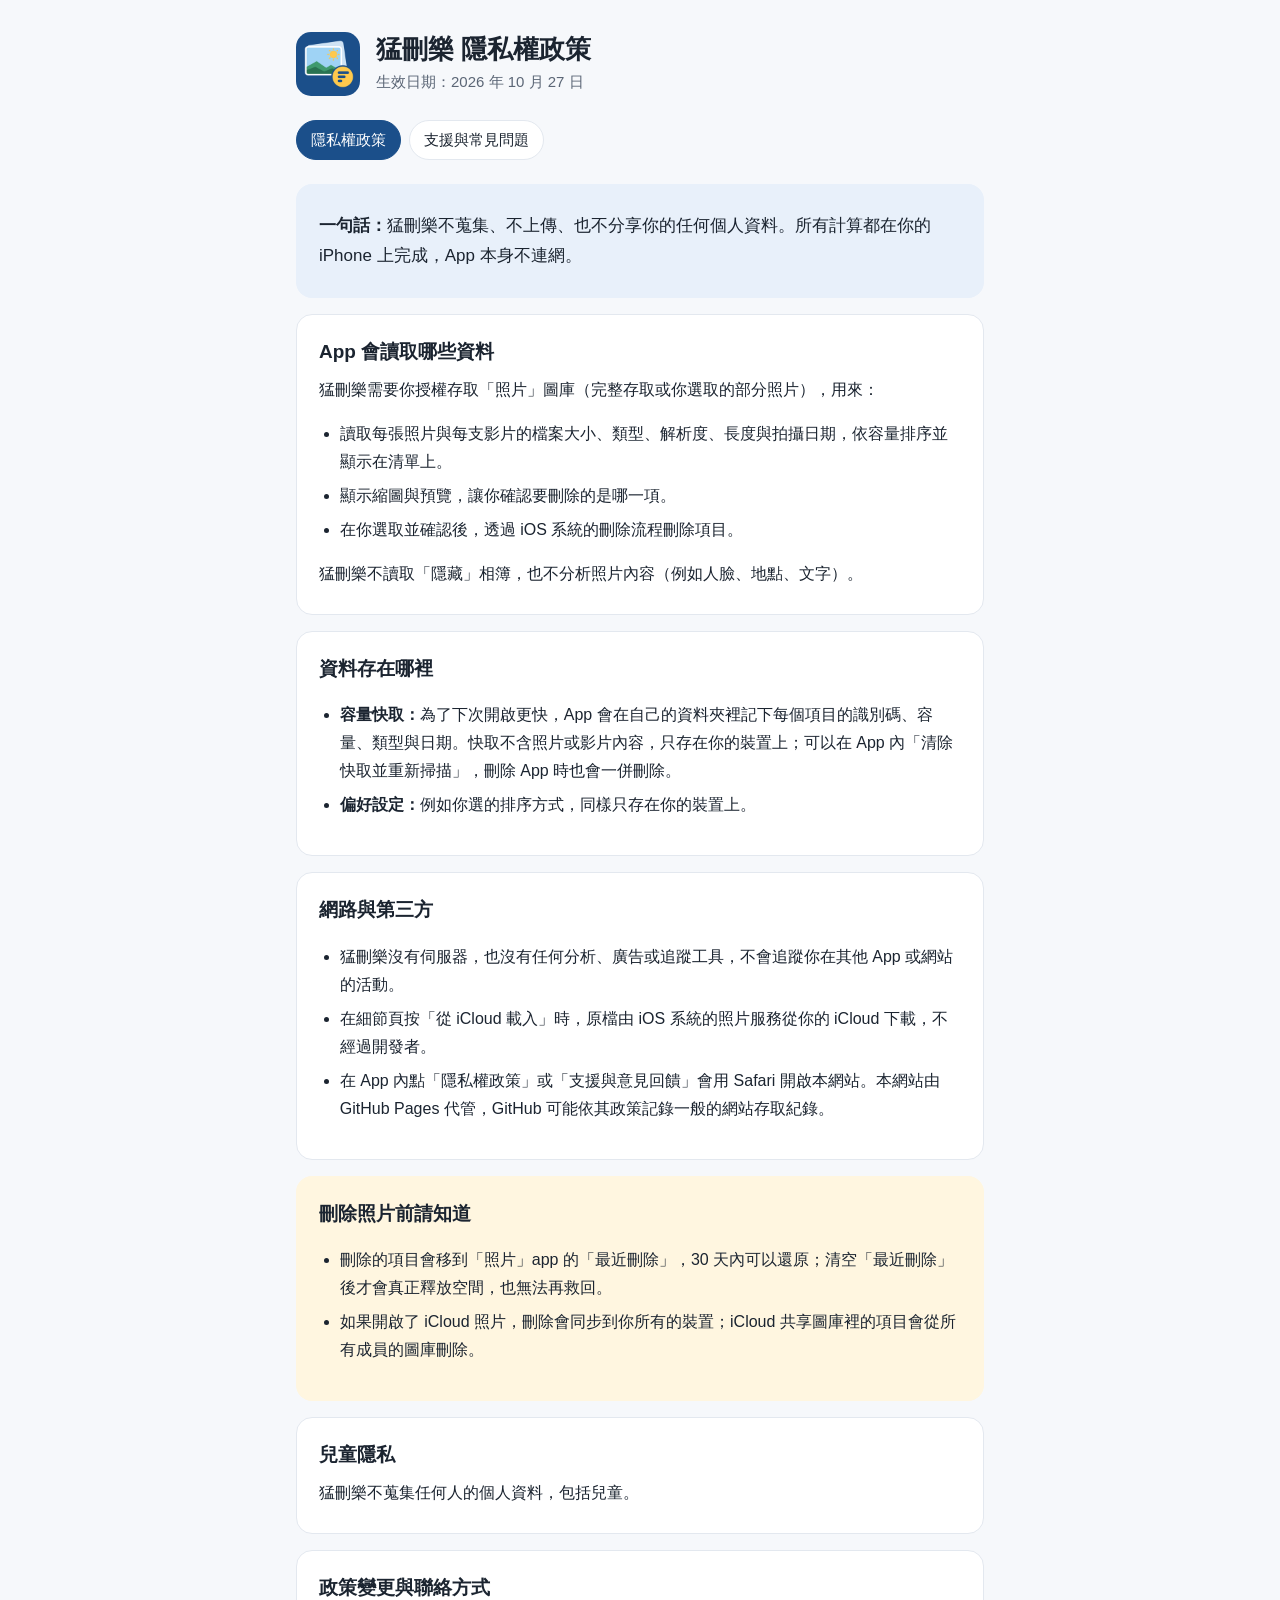
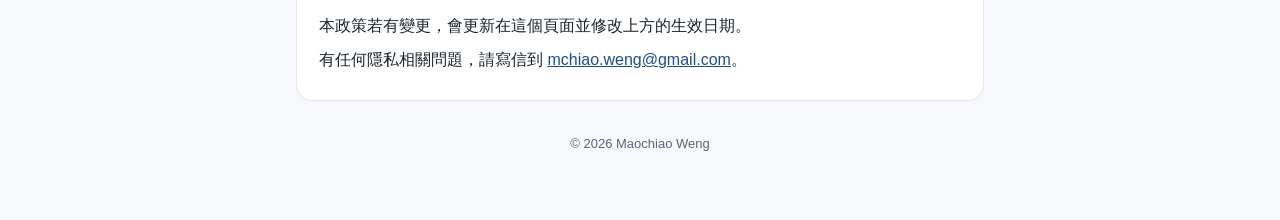
==== privacy.html @ 4bf45d1b "猛刪樂隱私權政策與支援頁 Co-Authored-By: Claude Opus 5.5 <noreply@anthropic.com>" ====
<!doctype html>
<html lang="zh-Hant">
<head>
<meta charset="utf-8">
<meta name="viewport" content="width=device-width, initial-scale=1">
<title>猛刪樂 隱私權政策</title>
<meta name="description" content="猛刪樂不蒐集、不上傳、不分享任何個人資料。">
<link rel="icon" href="icon-192.png">
<link rel="stylesheet" href="style.css">
</head>
<body>
<main>
  <header>
    <img src="icon-192.png" alt="猛刪樂圖示">
    <div>
      <h1>猛刪樂 隱私權政策</h1>
      <p>生效日期：2026 年 10 月 27 日</p>
    </div>
  </header>
  <nav aria-label="頁面">
    <a href="privacy.html" aria-current="page">隱私權政策</a>
    <a href="support.html">支援與常見問題</a>
  </nav>

  <section class="summary">
    <p><strong>一句話：</strong>猛刪樂不蒐集、不上傳、也不分享你的任何個人資料。所有計算都在你的 iPhone 上完成，App 本身不連網。</p>
  </section>

  <section>
    <h2>App 會讀取哪些資料</h2>
    <p>猛刪樂需要你授權存取「照片」圖庫（完整存取或你選取的部分照片），用來：</p>
    <ul>
      <li>讀取每張照片與每支影片的檔案大小、類型、解析度、長度與拍攝日期，依容量排序並顯示在清單上。</li>
      <li>顯示縮圖與預覽，讓你確認要刪除的是哪一項。</li>
      <li>在你選取並確認後，透過 iOS 系統的刪除流程刪除項目。</li>
    </ul>
    <p>猛刪樂不讀取「隱藏」相簿，也不分析照片內容（例如人臉、地點、文字）。</p>
  </section>

  <section>
    <h2>資料存在哪裡</h2>
    <ul>
      <li><strong>容量快取：</strong>為了下次開啟更快，App 會在自己的資料夾裡記下每個項目的識別碼、容量、類型與日期。快取不含照片或影片內容，只存在你的裝置上；可以在 App 內「清除快取並重新掃描」，刪除 App 時也會一併刪除。</li>
      <li><strong>偏好設定：</strong>例如你選的排序方式，同樣只存在你的裝置上。</li>
    </ul>
  </section>

  <section>
    <h2>網路與第三方</h2>
    <ul>
      <li>猛刪樂沒有伺服器，也沒有任何分析、廣告或追蹤工具，不會追蹤你在其他 App 或網站的活動。</li>
      <li>在細節頁按「從 iCloud 載入」時，原檔由 iOS 系統的照片服務從你的 iCloud 下載，不經過開發者。</li>
      <li>在 App 內點「隱私權政策」或「支援與意見回饋」會用 Safari 開啟本網站。本網站由 GitHub Pages 代管，GitHub 可能依其政策記錄一般的網站存取紀錄。</li>
    </ul>
  </section>

  <section class="note">
    <h2>刪除照片前請知道</h2>
    <ul>
      <li>刪除的項目會移到「照片」app 的「最近刪除」，30 天內可以還原；清空「最近刪除」後才會真正釋放空間，也無法再救回。</li>
      <li>如果開啟了 iCloud 照片，刪除會同步到你所有的裝置；iCloud 共享圖庫裡的項目會從所有成員的圖庫刪除。</li>
    </ul>
  </section>

  <section>
    <h2>兒童隱私</h2>
    <p>猛刪樂不蒐集任何人的個人資料，包括兒童。</p>
  </section>

  <section>
    <h2>政策變更與聯絡方式</h2>
    <p>本政策若有變更，會更新在這個頁面並修改上方的生效日期。</p>
    <p>有任何隱私相關問題，請寫信到 <a href="mailto:mchiao.weng@gmail.com">mchiao.weng@gmail.com</a>。</p>
  </section>

  <footer>© 2026 Maochiao Weng</footer>
</main>
</body>
</html>
---- style.css ----
:root {
  --bg: #f6f8fb;
  --card: #ffffff;
  --text: #1b2430;
  --muted: #5b6676;
  --line: #e3e8ef;
  --accent: #1b4f8a;
  --accent-soft: #e8f0fa;
  --warn-soft: #fff6e0;
}
@media (prefers-color-scheme: dark) {
  :root {
    --bg: #11161d;
    --card: #19212b;
    --text: #e8edf3;
    --muted: #a3afbe;
    --line: #2a3542;
    --accent: #7fb3ef;
    --accent-soft: #1d2c3e;
    --warn-soft: #2e2714;
  }
}
* { box-sizing: border-box; }
body {
  margin: 0;
  background: var(--bg);
  color: var(--text);
  font-family: -apple-system, BlinkMacSystemFont, "PingFang TC", "Noto Sans TC", "Microsoft JhengHei", sans-serif;
  line-height: 1.75;
  font-size: 16px;
}
main { max-width: 720px; margin: 0 auto; padding: 32px 16px 64px; }
header { display: flex; align-items: center; gap: 16px; margin-bottom: 24px; }
header img { width: 64px; height: 64px; border-radius: 15px; flex: none; }
header h1 { margin: 0; font-size: 26px; line-height: 1.3; }
header p { margin: 2px 0 0; color: var(--muted); font-size: 15px; }
nav { display: flex; gap: 8px; flex-wrap: wrap; margin-bottom: 24px; }
nav a {
  padding: 6px 14px; border-radius: 999px; text-decoration: none;
  background: var(--card); border: 1px solid var(--line); color: var(--text); font-size: 15px;
}
nav a[aria-current="page"] { background: var(--accent); border-color: var(--accent); color: #fff; }
section { background: var(--card); border: 1px solid var(--line); border-radius: 16px; padding: 20px 22px; margin-bottom: 16px; }
h2 { font-size: 19px; margin: 0 0 8px; }
h3 { font-size: 16px; margin: 18px 0 4px; }
p, li { margin: 6px 0; }
ul { padding-left: 1.3em; }
a { color: var(--accent); }
.summary { background: var(--accent-soft); border-color: transparent; font-size: 17px; }
.note { background: var(--warn-soft); border-color: transparent; }
.muted { color: var(--muted); font-size: 14px; }
footer { color: var(--muted); font-size: 13px; text-align: center; margin-top: 32px; }
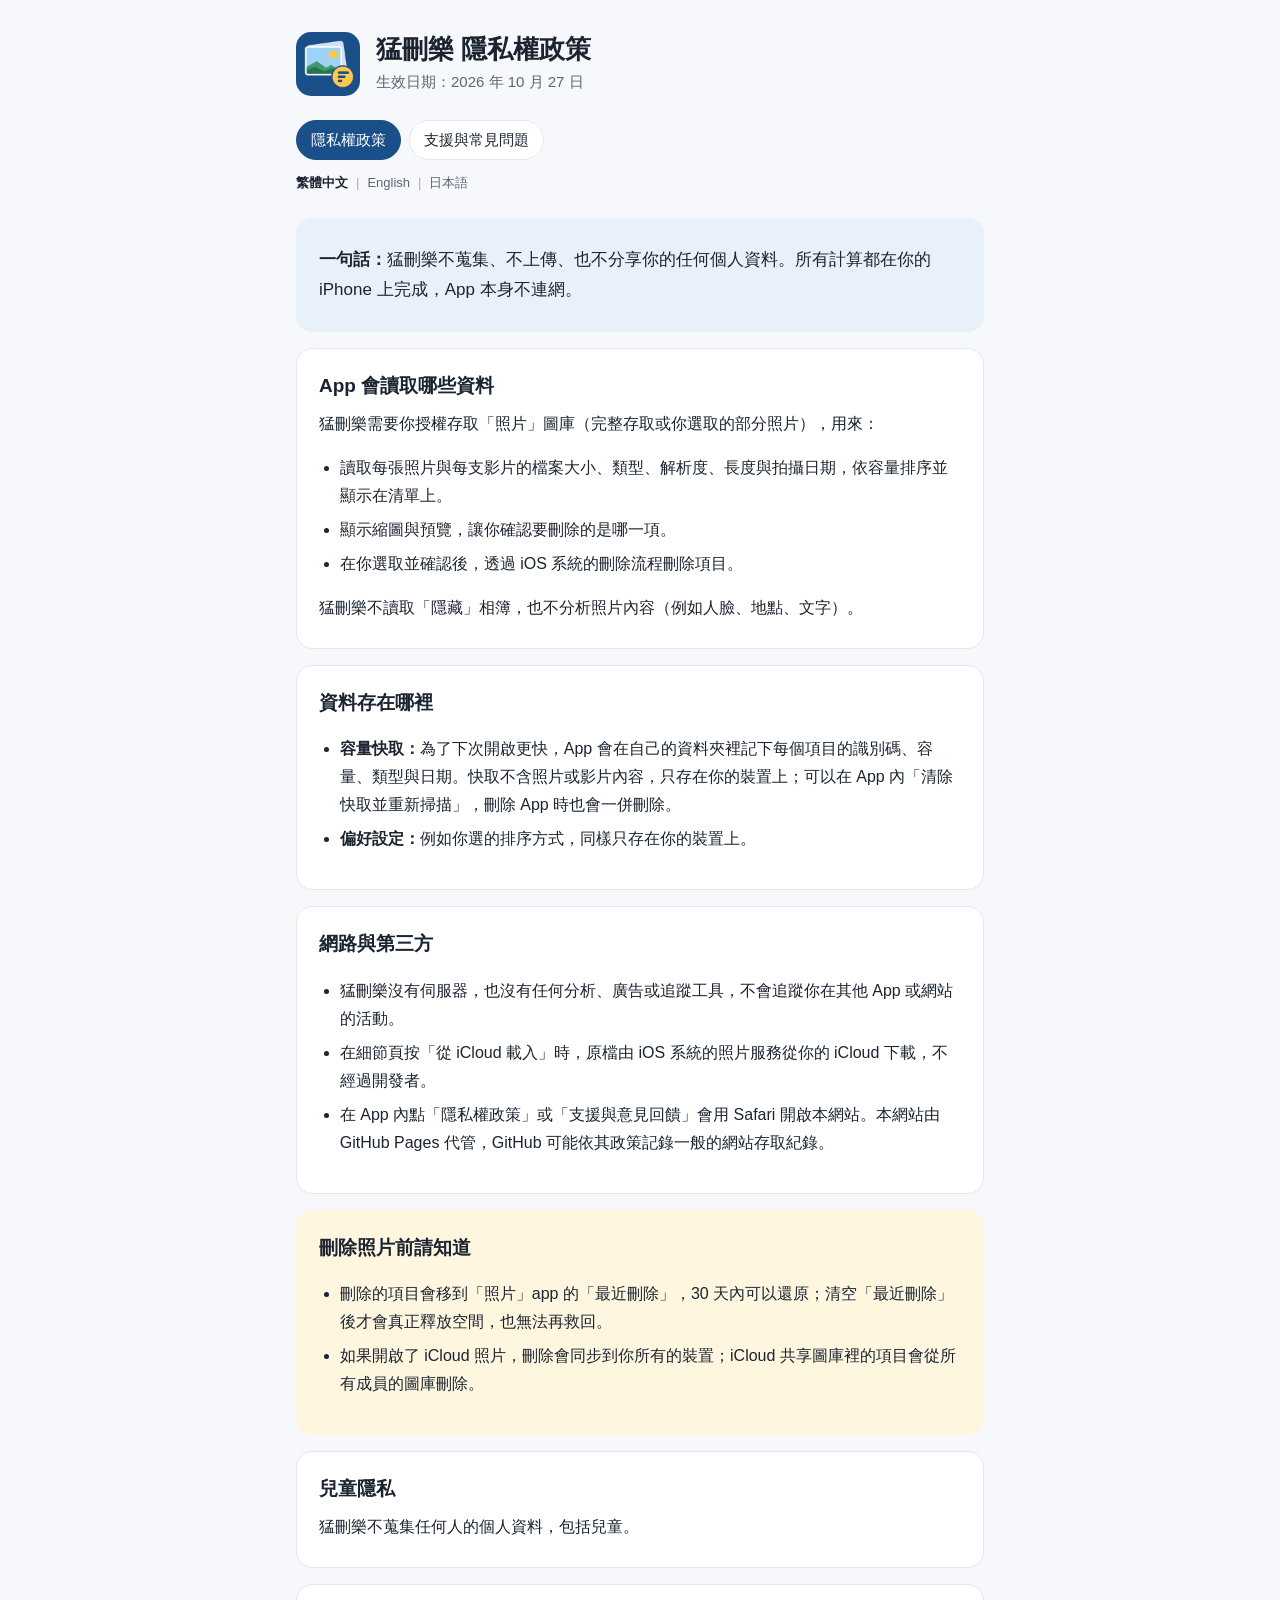
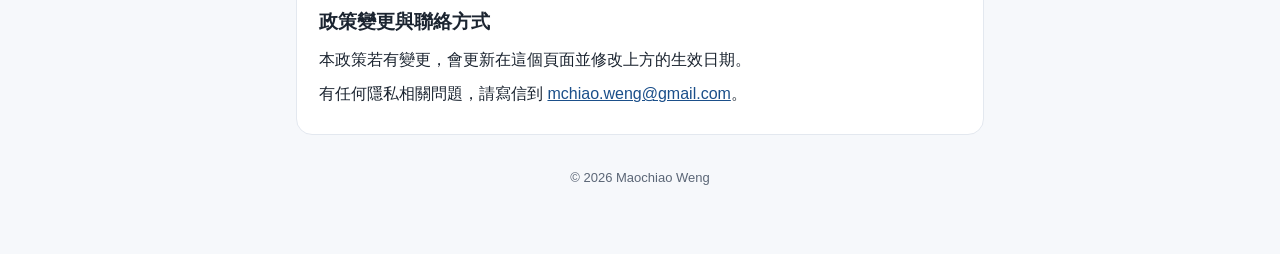
==== commit ff991b68: "加英文、日文隱私權政策與支援頁，各頁加語言切換 Co-Authored-By: Claude Opus 5.5 <noreply@anthropic.com>" ====
--- a/privacy.html
+++ b/privacy.html
@@ -20,6 +20,9 @@
   <nav aria-label="頁面">
     <a href="privacy.html" aria-current="page">隱私權政策</a>
     <a href="support.html">支援與常見問題</a>
+  </nav>
+  <nav class="lang" aria-label="語言">
+    <a href="privacy.html" hreflang="zh-Hant" lang="zh-Hant" aria-current="true">繁體中文</a><span class="sep" aria-hidden="true">|</span><a href="privacy-en.html" hreflang="en" lang="en">English</a><span class="sep" aria-hidden="true">|</span><a href="privacy-ja.html" hreflang="ja" lang="ja">日本語</a>
   </nav>
 
   <section class="summary">
--- a/style.css
+++ b/style.css
@@ -40,6 +40,14 @@
   background: var(--card); border: 1px solid var(--line); color: var(--text); font-size: 15px;
 }
 nav a[aria-current="page"] { background: var(--accent); border-color: var(--accent); color: #fff; }
+/* 語言切換列：nav 下方的小字，不換行 */
+nav.lang { gap: 0; flex-wrap: nowrap; align-items: center; white-space: nowrap; margin: -12px 0 24px; font-size: 13px; line-height: 1.4; color: var(--muted); }
+nav.lang a { padding: 2px 0; border: 0; border-radius: 0; background: none; color: var(--muted); font-size: 13px; text-decoration: none; }
+nav.lang a:hover { text-decoration: underline; }
+nav.lang a[aria-current="true"] { color: var(--text); font-weight: 600; }
+nav.lang .sep { margin: 0 8px; opacity: .5; }
+/* 日文頁用日文字型，避免漢字套用中文字形 */
+html:lang(ja) body { font-family: -apple-system, BlinkMacSystemFont, "Hiragino Sans", "Hiragino Kaku Gothic ProN", "Noto Sans JP", "Yu Gothic", Meiryo, sans-serif; }
 section { background: var(--card); border: 1px solid var(--line); border-radius: 16px; padding: 20px 22px; margin-bottom: 16px; }
 h2 { font-size: 19px; margin: 0 0 8px; }
 h3 { font-size: 16px; margin: 18px 0 4px; }
